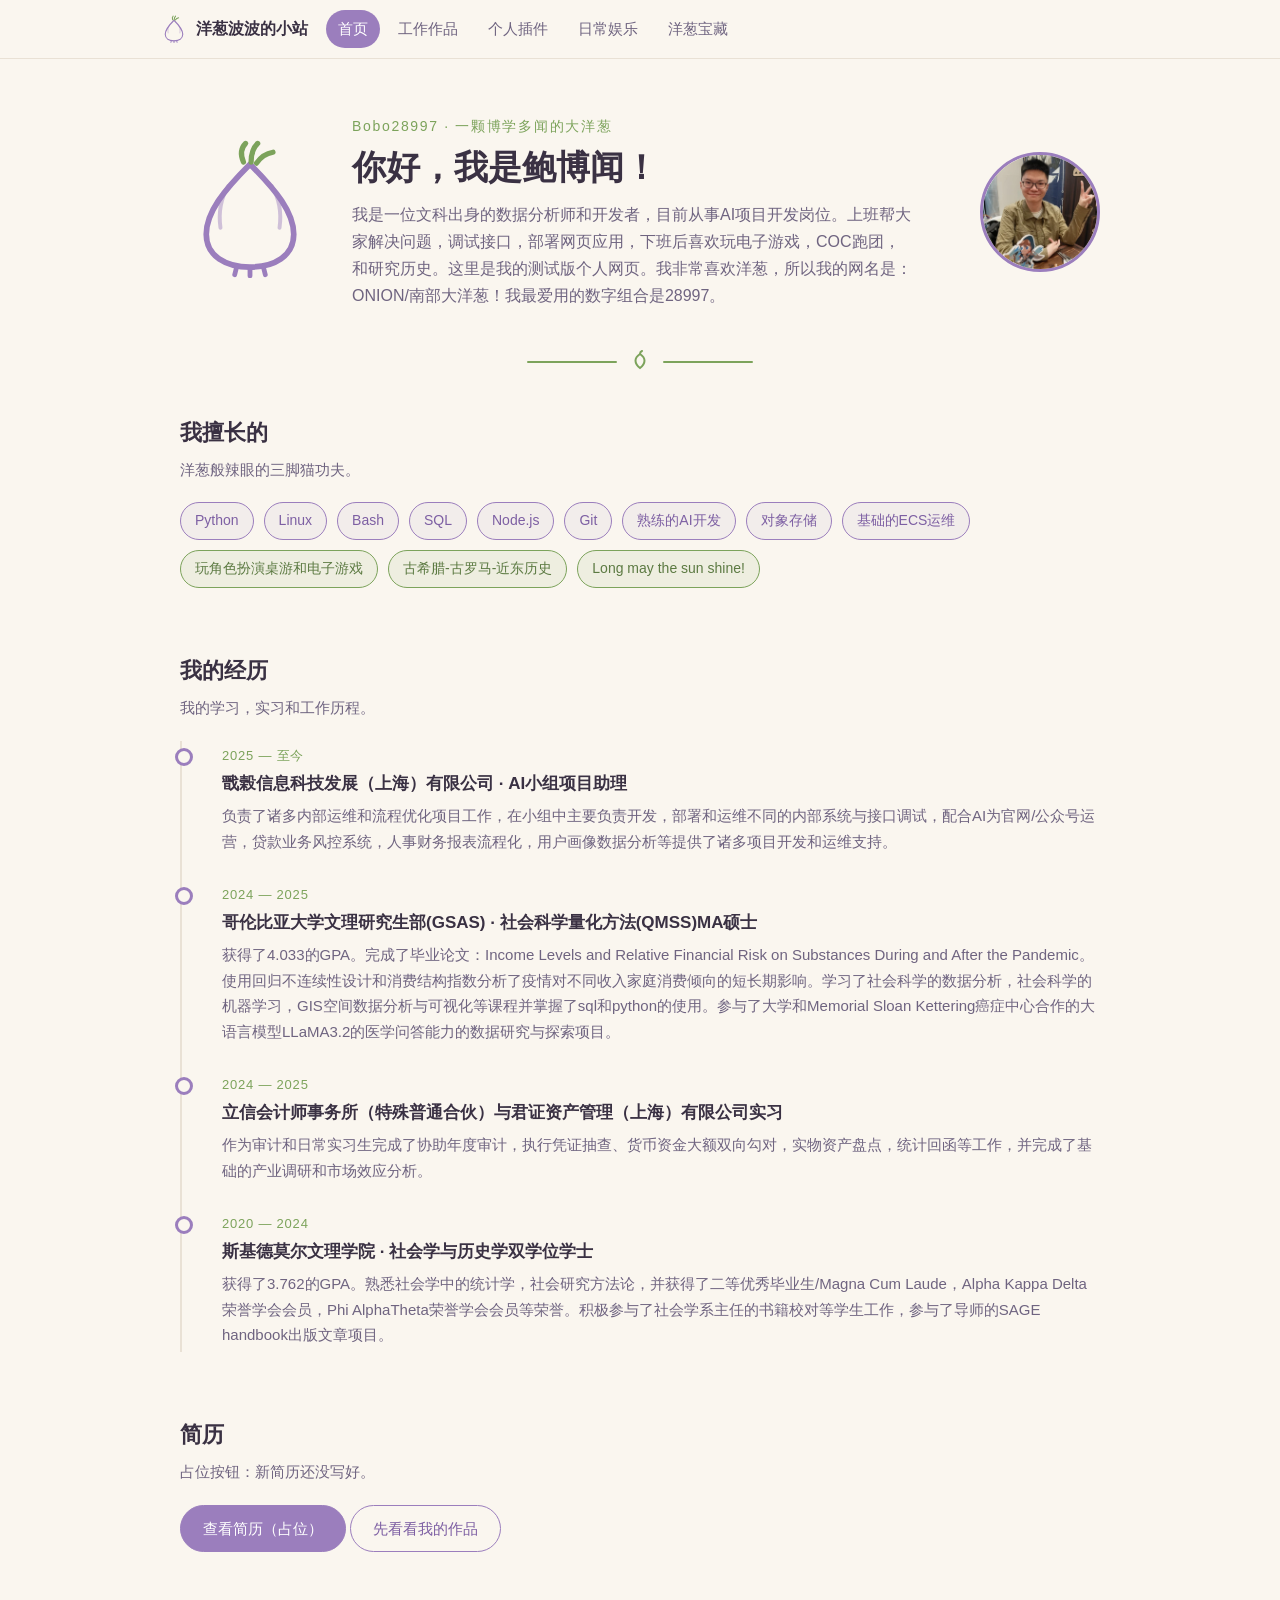
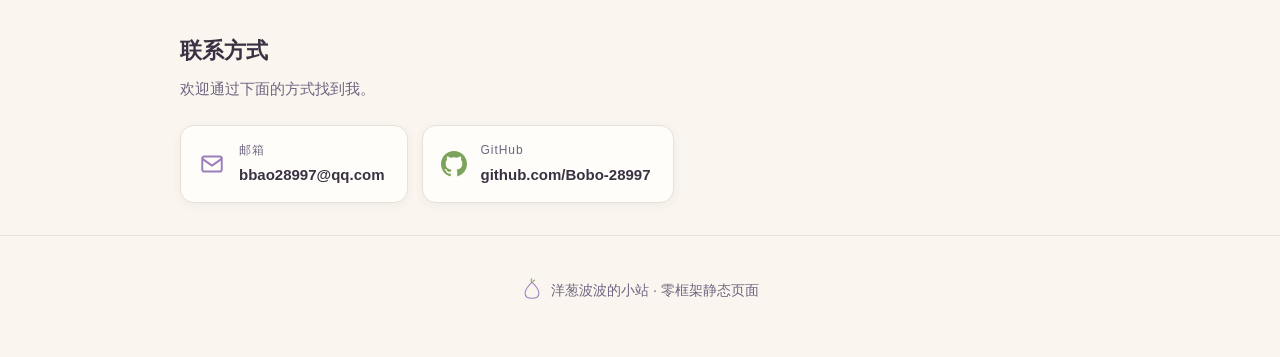
==== index.html @ 177e40fa "init: 洋葱小站初始提交 纯手写 HTML/CSS/JS 零依赖个人静态站：首页（简介/技能/经历/联系方式）、 工作作品、个人插件、日常娱乐、洋葱宝藏四个博客流板块，按日期倒序渲染， 支持前端搜" ====
<!DOCTYPE html>
<html lang="zh-CN">
<head>
  <meta charset="UTF-8">
  <meta name="viewport" content="width=device-width, initial-scale=1.0">
  <title>洋葱波波的小站 · 首页</title>
  <meta name="description" content="洋葱的个人主页：数据分析师，三脚猫开发者和历史爱好者，喜欢一层一层剥开问题。">
  <link rel="icon" type="image/svg+xml" href="assets/favicon.svg">
  <link rel="stylesheet" href="assets/css/style.css">
</head>
<body data-page="home">

  <header class="site-header">
    <nav class="site-nav container" aria-label="站内导航">
      <a class="brand" href="./" aria-label="回到首页">
        <svg xmlns="http://www.w3.org/2000/svg" viewBox="0 0 64 64" fill="none" stroke="currentColor" stroke-linecap="round" stroke-linejoin="round" aria-hidden="true">
          <path d="M32 12 C20 24 12 34 12 44 C12 54 21 59 32 59 C43 59 52 54 52 44 C52 34 44 24 32 12 Z" stroke-width="2.6"/>
          <path d="M29 11 C27.5 7.5 28 4.5 30 2.5" stroke="#7CA35B" stroke-width="2.4"/>
          <path d="M32.5 11 C32.5 7 33.5 4.5 35.5 2.5" stroke="#7CA35B" stroke-width="2.4"/>
          <path d="M35 11.5 C37 8.5 39.5 7 42.5 6.5" stroke="#7CA35B" stroke-width="2.4"/>
          <path d="M26 58.5 L25 62.5 M32 59 L32 63 M38 58.5 L39 62.5" stroke-width="2.2"/>
          <path d="M22 22 C18.5 28 17.5 34 18.5 41" stroke-width="1.8" opacity="0.45"/>
          <path d="M42 22 C45.5 28 46.5 34 45.5 41" stroke-width="1.8" opacity="0.45"/>
        </svg>
        洋葱波波的小站
      </a>
      <a class="site-nav__link" data-nav="home" href="./">首页</a>
      <a class="site-nav__link" data-nav="works" href="works/">工作作品</a>
      <a class="site-nav__link" data-nav="plugins" href="plugins/">个人插件</a>
      <a class="site-nav__link" data-nav="daily" href="daily/">日常娱乐</a>
      <a class="site-nav__link" data-nav="treasures" href="treasures/">洋葱宝藏</a>
    </nav>
  </header>

  <main class="container">

    <!-- Hero：手绘洋葱 + 头像占位 + 简介 -->
    <section class="hero">
      <div class="hero__art" aria-hidden="true">
        <svg xmlns="http://www.w3.org/2000/svg" viewBox="0 0 64 64" fill="none" stroke="currentColor" stroke-linecap="round" stroke-linejoin="round">
          <path d="M32 12 C20 24 12 34 12 44 C12 54 21 59 32 59 C43 59 52 54 52 44 C52 34 44 24 32 12 Z" stroke-width="2.6"/>
          <path d="M29 11 C27.5 7.5 28 4.5 30 2.5" stroke="#7CA35B" stroke-width="2.4"/>
          <path d="M32.5 11 C32.5 7 33.5 4.5 35.5 2.5" stroke="#7CA35B" stroke-width="2.4"/>
          <path d="M35 11.5 C37 8.5 39.5 7 42.5 6.5" stroke="#7CA35B" stroke-width="2.4"/>
          <path d="M26 58.5 L25 62.5 M32 59 L32 63 M38 58.5 L39 62.5" stroke-width="2.2"/>
          <path d="M22 22 C18.5 28 17.5 34 18.5 41" stroke-width="1.8" opacity="0.45"/>
          <path d="M42 22 C45.5 28 46.5 34 45.5 41" stroke-width="1.8" opacity="0.45"/>
        </svg>
      </div>
      <div class="hero__text">
        <p class="hero__eyebrow">Bobo28997 · 一颗博学多闻的大洋葱</p>
        <h1 class="hero__title">你好，我是鲍博闻！</h1>
        <p class="hero__desc">
          我是一位文科出身的数据分析师和开发者，目前从事AI项目开发岗位。上班帮大家解决问题，调试接口，部署网页应用，下班后喜欢玩电子游戏，COC跑团，和研究历史。这里是我的测试版个人网页。我非常喜欢洋葱，所以我的网名是：ONION/南部大洋葱！我最爱用的数字组合是28997。
        </p>
      </div>
      <div class="avatar">
        <img src="assets/images/avatar/avatar-480.webp" alt="鲍博的个人照片">
      </div>
    </section>

    <svg class="divider" viewBox="0 0 240 24" fill="none" stroke="currentColor" stroke-linecap="round" aria-hidden="true">
      <path d="M8 12 L96 12" stroke-width="2"/>
      <path d="M120 4 C114 8 114 13 120 18 C126 13 126 8 120 4 Z" stroke-width="2"/>
      <path d="M120 4 C120 2.5 120.8 1.5 122 1" stroke-width="2"/>
      <path d="M144 12 L232 12" stroke-width="2"/>
    </svg>

    <!-- 关于 / 技能 -->
    <section class="section" aria-labelledby="skills-title">
      <h2 class="section__title" id="skills-title">我擅长的</h2>
      <p class="section__lead">洋葱般辣眼的三脚猫功夫。</p>
      <ul class="pills">
        <li class="pill">Python</li>
        <li class="pill">Linux</li>
        <li class="pill">Bash</li>
        <li class="pill">SQL</li>
        <li class="pill">Node.js</li>
        <li class="pill">Git</li>
        <li class="pill">熟练的AI开发</li>
        <li class="pill">对象存储</li>
        <li class="pill">基础的ECS运维</li>
        <li class="pill pill--green">玩角色扮演桌游和电子游戏</li>
        <li class="pill pill--green">古希腊-古罗马-近东历史</li>
        <li class="pill pill--green">Long may the sun shine!</li>
      </ul>
    </section>

    <!-- 经历时间线 -->
    <section class="section" aria-labelledby="timeline-title">
      <h2 class="section__title" id="timeline-title">我的经历</h2>
      <p class="section__lead">我的学习，实习和工作历程。</p>
      <ol class="timeline">
        <li class="timeline__item">
          <span class="timeline__when">2025 — 至今</span>
          <h3 class="timeline__what">戬榖信息科技发展（上海）有限公司 · AI小组项目助理</h3>
          <p class="timeline__detail">负责了诸多内部运维和流程优化项目工作，在小组中主要负责开发，部署和运维不同的内部系统与接口调试，配合AI为官网/公众号运营，贷款业务风控系统，人事财务报表流程化，用户画像数据分析等提供了诸多项目开发和运维支持。</p>
        </li>
        <li class="timeline__item">
          <span class="timeline__when">2024 — 2025</span>
          <h3 class="timeline__what">哥伦比亚大学文理研究生部(GSAS) · 社会科学量化方法(QMSS)MA硕士</h3>
          <p class="timeline__detail">获得了4.033的GPA。完成了毕业论文：Income Levels and Relative Financial Risk on Substances During and After the Pandemic。使用回归不连续性设计和消费结构指数分析了疫情对不同收入家庭消费倾向的短长期影响。学习了社会科学的数据分析，社会科学的机器学习，GIS空间数据分析与可视化等课程并掌握了sql和python的使用。参与了大学和Memorial Sloan Kettering癌症中心合作的大语言模型LLaMA3.2的医学问答能力的数据研究与探索项目。</p>
        </li>
        <li class="timeline__item">
          <span class="timeline__when">2024 — 2025</span>
          <h3 class="timeline__what">立信会计师事务所（特殊普通合伙）与君证资产管理（上海）有限公司实习</h3>
          <p class="timeline__detail">作为审计和日常实习生完成了协助年度审计，执行凭证抽查、货币资金大额双向勾对，实物资产盘点，统计回函等工作，并完成了基础的产业调研和市场效应分析。</p>
        </li>
        <li class="timeline__item">
          <span class="timeline__when">2020 — 2024</span>
          <h3 class="timeline__what">斯基德莫尔文理学院 · 社会学与历史学双学位学士</h3>
          <p class="timeline__detail">获得了3.762的GPA。熟悉社会学中的统计学，社会研究方法论，并获得了二等优秀毕业生/Magna Cum Laude，Alpha Kappa Delta荣誉学会会员，Phi AlphaTheta荣誉学会会员等荣誉。积极参与了社会学系主任的书籍校对等学生工作，参与了导师的SAGE handbook出版文章项目。</p>
        </li>
      </ol>
    </section>

    <!-- 简历按钮占位 -->
    <section class="section" aria-labelledby="resume-title">
      <h2 class="section__title" id="resume-title">简历</h2>
      <p class="section__lead">占位按钮：新简历还没写好。</p>
      <p>
        <a class="btn" href="#" aria-disabled="true" title="简历占位按钮，待替换为真实文件链接">查看简历（占位）</a>
        <a class="btn btn--ghost" href="works/">先看看我的作品</a>
      </p>
    </section>

    <!-- 联系方式：邮箱 + GitHub（占位内容，替换 href 与文字即可） -->
    <section class="section" aria-labelledby="contact-title">
      <h2 class="section__title" id="contact-title">联系方式</h2>
      <p class="section__lead">欢迎通过下面的方式找到我。</p>
      <ul class="contact-list">
        <li>
          <a class="contact-card" href="mailto:hello@example.com">
            <svg class="contact-card__icon" viewBox="0 0 24 24" fill="none" stroke="currentColor" stroke-linecap="round" stroke-linejoin="round" aria-hidden="true">
              <rect x="3" y="5" width="18" height="14" rx="2" stroke-width="1.8"/>
              <path d="M3.5 7.5 L12 13.5 L20.5 7.5" stroke-width="1.8"/>
            </svg>
            <span class="contact-card__text">
              <span class="contact-card__label">邮箱</span>
              <span class="contact-card__value">bbao28997@qq.com</span>
            </span>
          </a>
        </li>
        <li>
          <a class="contact-card contact-card--accent" href="https://github.com/Bobo-28997" target="_blank" rel="noopener">
            <svg class="contact-card__icon" viewBox="0 0 24 24" fill="currentColor" aria-hidden="true">
              <path d="M12 0C5.37 0 0 5.37 0 12c0 5.3 3.44 9.8 8.2 11.4.6.1.82-.26.82-.58v-2.03c-3.34.73-4.04-1.6-4.04-1.6-.55-1.4-1.34-1.76-1.34-1.76-1.1-.75.08-.74.08-.74 1.2.1 1.84 1.24 1.84 1.24 1.07 1.83 2.8 1.3 3.5 1 .1-.8.42-1.3.76-1.6-2.66-.3-5.46-1.34-5.46-5.94 0-1.3.47-2.38 1.24-3.22-.12-.3-.54-1.52.12-3.18 0 0 1-.32 3.3 1.23a11.5 11.5 0 0 1 6 0c2.28-1.55 3.29-1.23 3.29-1.23.66 1.66.24 2.88.12 3.18.77.84 1.23 1.9 1.23 3.22 0 4.6-2.8 5.63-5.48 5.93.43.37.81 1.1.81 2.22v3.29c0 .32.22.7.82.58A12 12 0 0 0 24 12c0-6.63-5.37-12-12-12z"/>
            </svg>
            <span class="contact-card__text">
              <span class="contact-card__label">GitHub</span>
              <span class="contact-card__value">github.com/Bobo-28997</span>
            </span>
          </a>
        </li>
      </ul>
    </section>

  </main>

  <footer class="site-footer">
    <div class="container">
      <p>
        <svg xmlns="http://www.w3.org/2000/svg" viewBox="0 0 64 64" fill="none" stroke="currentColor" stroke-linecap="round" stroke-linejoin="round" aria-hidden="true">
          <path d="M32 12 C20 24 12 34 12 44 C12 54 21 59 32 59 C43 59 52 54 52 44 C52 34 44 24 32 12 Z" stroke-width="3"/>
          <path d="M30 10 C29 6.5 29.5 4 31.5 2" stroke="#7CA35B" stroke-width="3"/>
          <path d="M34 11 C35.5 8 37.5 6.5 40 6" stroke="#7CA35B" stroke-width="3"/>
        </svg>
        洋葱波波的小站 · 零框架静态页面
      </p>
    </div>
  </footer>

  <script src="assets/js/onions.js" defer></script>
  <script src="assets/js/main.js" defer></script>
</body>
</html>
---- assets/css/style.css ----
/* ============================================================
   洋葱主题个人展示站 · 全站样式
   设计 token 见 :root，全部组件样式与响应式均在下方
   ============================================================ */

:root {
  /* 色板 */
  --color-bg: #FAF6EF;          /* 米白底 */
  --color-primary: #9B7EBD;     /* 洋葱皮紫 */
  --color-primary-deep: #7d5fa3;
  --color-accent: #7CA35B;      /* 葱苗绿 */
  --color-text: #3A3143;        /* 墨紫灰正文 */
  --color-text-soft: #6f6480;
  --color-line: #E9E1D5;        /* 细线 */
  --color-card: #fffdf9;

  /* 形状与投影 */
  --radius-card: 14px;
  --radius-pill: 999px;
  --shadow-soft: 0 2px 10px rgba(58, 49, 67, 0.06);
  --shadow-lift: 0 6px 18px rgba(58, 49, 67, 0.10);

  /* 版式 */
  --font-stack: -apple-system, BlinkMacSystemFont, "Segoe UI",
    "PingFang SC", "Hiragino Sans GB", "Microsoft YaHei", "Noto Sans CJK SC",
    sans-serif;
  --content-width: 960px;
}

* { box-sizing: border-box; }

html { scroll-behavior: smooth; }

body {
  margin: 0;
  background: var(--color-bg);
  color: var(--color-text);
  font-family: var(--font-stack);
  font-size: 16px;
  line-height: 1.7;
  -webkit-font-smoothing: antialiased;
}

img { max-width: 100%; display: block; }

a { color: var(--color-primary-deep); }

.container {
  max-width: var(--content-width);
  margin: 0 auto;
  padding: 0 20px;
}

/* ============================================================
   导航（sticky + 当前项高亮）
   ============================================================ */

.site-header {
  position: sticky;
  top: 0;
  z-index: 20;
  background: rgba(250, 246, 239, 0.92);
  backdrop-filter: blur(6px);
  border-bottom: 1px solid var(--color-line);
}

.site-nav {
  display: flex;
  align-items: center;
  gap: 6px;
  flex-wrap: wrap;
  padding: 10px 0;
}

.brand {
  display: inline-flex;
  align-items: center;
  gap: 8px;
  text-decoration: none;
  color: var(--color-text);
  font-weight: 700;
  margin-right: 12px;
}

.brand svg { width: 28px; height: 28px; color: var(--color-primary); }

.site-nav__link {
  text-decoration: none;
  color: var(--color-text-soft);
  padding: 6px 12px;
  border-radius: var(--radius-pill);
  font-size: 15px;
  transition: background 0.15s ease, color 0.15s ease;
}

.site-nav__link:hover {
  color: var(--color-primary-deep);
  background: rgba(155, 126, 189, 0.12);
}

.site-nav__link.is-active {
  color: #fff;
  background: var(--color-primary);
}

/* ============================================================
   Hero（首页）
   ============================================================ */

.hero {
  display: flex;
  align-items: center;
  gap: 32px;
  padding: 56px 0 32px;
  flex-wrap: wrap;
}

.hero__art svg {
  width: 140px;
  height: 140px;
  color: var(--color-primary);
}

.hero__text { flex: 1 1 320px; }

.hero__eyebrow {
  color: var(--color-accent);
  font-size: 14px;
  letter-spacing: 0.12em;
  margin: 0 0 8px;
}

.hero__title {
  margin: 0 0 12px;
  font-size: 34px;
  line-height: 1.25;
}

.hero__desc {
  margin: 0;
  color: var(--color-text-soft);
  max-width: 560px;
}

/* 头像占位 */
.avatar {
  width: 120px;
  height: 120px;
  border-radius: 50%;
  border: 3px dashed var(--color-primary);
  background: #fff;
  display: flex;
  align-items: center;
  justify-content: center;
  color: var(--color-primary);
  overflow: hidden;
  flex-shrink: 0;
}

.avatar img { width: 100%; height: 100%; object-fit: cover; }

/* 照片加载成功：虚线占位框换成实线圆框 */
.avatar--photo { border-style: solid; }

/* 照片缺失时的洋葱线稿回落占位 */
.avatar svg { width: 84px; height: 84px; opacity: 0.55; }

/* ============================================================
   区块与分隔线
   ============================================================ */

.section { padding: 32px 0; }

.section__title {
  font-size: 22px;
  margin: 0 0 6px;
}

.section__lead {
  color: var(--color-text-soft);
  margin: 0 0 20px;
  font-size: 15px;
}

.divider {
  display: block;
  margin: 8px auto;
  width: 240px;
  height: 24px;
  color: var(--color-accent);
}

/* ============================================================
   技能 pills
   ============================================================ */

.pills {
  display: flex;
  flex-wrap: wrap;
  gap: 10px;
  padding: 0;
  margin: 0;
  list-style: none;
}

.pill {
  display: inline-flex;
  align-items: center;
  gap: 6px;
  padding: 6px 14px;
  border-radius: var(--radius-pill);
  border: 1px solid var(--color-primary);
  color: var(--color-primary-deep);
  background: rgba(155, 126, 189, 0.08);
  font-size: 14px;
}

.pill--green {
  border-color: var(--color-accent);
  color: #5c7a42;
  background: rgba(124, 163, 91, 0.10);
}

/* 可点击的 tag pill（列表页过滤） */
.pill--button {
  cursor: pointer;
  font-family: inherit;
  transition: background 0.15s ease, transform 0.15s ease;
}

.pill--button:hover {
  background: rgba(155, 126, 189, 0.22);
  transform: translateY(-1px);
}

/* ============================================================
   时间线（首页经历）
   ============================================================ */

.timeline {
  list-style: none;
  margin: 0;
  padding: 0 0 0 22px;
  border-left: 2px solid var(--color-line);
}

.timeline__item {
  position: relative;
  padding: 0 0 26px 18px;
}

.timeline__item:last-child { padding-bottom: 4px; }

.timeline__item::before {
  content: "";
  position: absolute;
  left: -29px;
  top: 7px;
  width: 12px;
  height: 12px;
  border-radius: 50%;
  background: var(--color-bg);
  border: 3px solid var(--color-primary);
}

.timeline__when {
  color: var(--color-accent);
  font-size: 13px;
  letter-spacing: 0.06em;
}

.timeline__what {
  margin: 2px 0 4px;
  font-size: 17px;
  font-weight: 700;
}

.timeline__detail {
  margin: 0;
  color: var(--color-text-soft);
  font-size: 15px;
}

/* ============================================================
   按钮
   ============================================================ */

.btn {
  display: inline-flex;
  align-items: center;
  gap: 8px;
  padding: 10px 22px;
  border-radius: var(--radius-pill);
  border: 1px solid var(--color-primary);
  background: var(--color-primary);
  color: #fff;
  font-size: 15px;
  font-family: inherit;
  text-decoration: none;
  cursor: pointer;
  transition: background 0.15s ease, box-shadow 0.15s ease;
}

.btn:hover { background: var(--color-primary-deep); box-shadow: var(--shadow-lift); }

.btn--ghost {
  background: transparent;
  color: var(--color-primary-deep);
}

.btn--ghost:hover { background: rgba(155, 126, 189, 0.12); box-shadow: none; }

/* ============================================================
   联系方式（首页）：邮箱 / GitHub 卡片
   ============================================================ */

.contact-list {
  display: flex;
  flex-wrap: wrap;
  gap: 14px;
  padding: 0;
  margin: 24px 0 0;
  list-style: none;
}

.contact-card {
  display: inline-flex;
  align-items: center;
  gap: 14px;
  padding: 14px 22px 14px 18px;
  border-radius: var(--radius-card);
  border: 1px solid var(--color-line);
  background: var(--color-card);
  box-shadow: var(--shadow-soft);
  color: var(--color-text);
  text-decoration: none;
  transition: transform 0.15s ease, box-shadow 0.15s ease, border-color 0.15s ease;
}

.contact-card:hover {
  transform: translateY(-3px);
  box-shadow: var(--shadow-lift);
  border-color: var(--color-primary);
}

.contact-card__icon {
  width: 26px;
  height: 26px;
  flex: none;
  color: var(--color-primary);
}

.contact-card__text {
  display: flex;
  flex-direction: column;
  gap: 2px;
}

.contact-card__label {
  font-size: 12px;
  letter-spacing: 0.08em;
  color: var(--color-text-soft);
}

.contact-card__value {
  font-size: 15px;
  font-weight: 600;
}

/* 绿色变体：呼应葱苗绿 accent token */
.contact-card--accent:hover { border-color: var(--color-accent); }
.contact-card--accent .contact-card__icon { color: var(--color-accent); }

/* ============================================================
   列表页：搜索框 + 计数
   ============================================================ */

.toolbar {
  display: flex;
  gap: 12px;
  align-items: center;
  flex-wrap: wrap;
  margin: 24px 0 8px;
}

.search-box {
  position: relative;
  flex: 1 1 260px;
}

.search-box svg {
  position: absolute;
  left: 14px;
  top: 50%;
  transform: translateY(-50%);
  width: 18px;
  height: 18px;
  color: var(--color-text-soft);
  pointer-events: none;
}

.search-box input {
  width: 100%;
  padding: 11px 14px 11px 40px;
  border-radius: var(--radius-pill);
  border: 1px solid var(--color-line);
  background: var(--color-card);
  color: var(--color-text);
  font-family: inherit;
  font-size: 15px;
  outline: none;
  transition: border-color 0.15s ease, box-shadow 0.15s ease;
}

.search-box input:focus {
  border-color: var(--color-primary);
  box-shadow: 0 0 0 3px rgba(155, 126, 189, 0.18);
}

.result-count {
  margin: 0;
  font-size: 14px;
  color: var(--color-text-soft);
}

/* ============================================================
   卡片流（works / daily）与网格（treasures）
   ============================================================ */

.card-list {
  display: grid;
  gap: 18px;
  margin: 20px 0 48px;
  padding: 0;
  list-style: none;
}

.card-list--grid { grid-template-columns: repeat(auto-fill, minmax(260px, 1fr)); }

.card {
  display: flex;
  flex-direction: column;
  background: var(--color-card);
  border: 1px solid var(--color-line);
  border-radius: var(--radius-card);
  box-shadow: var(--shadow-soft);
  overflow: hidden;
  transition: transform 0.15s ease, box-shadow 0.15s ease;
}

.card:hover { transform: translateY(-3px); box-shadow: var(--shadow-lift); }

.card__media {
  aspect-ratio: 16 / 9;
  background: rgba(155, 126, 189, 0.07);
  color: var(--color-primary);
  display: flex;
  align-items: center;
  justify-content: center;
}

.card__media img { width: 100%; height: 100%; object-fit: cover; }

.card__media svg { width: 72px; height: 72px; opacity: 0.5; }

.card__body {
  padding: 16px 18px 18px;
  display: flex;
  flex-direction: column;
  gap: 8px;
  flex: 1;
}

.card__meta {
  display: flex;
  align-items: center;
  gap: 10px;
  font-size: 13px;
  color: var(--color-text-soft);
}

.card__title {
  margin: 0;
  font-size: 18px;
  line-height: 1.4;
}

.card__title a {
  color: var(--color-text);
  text-decoration: none;
}

.card__title a:hover { color: var(--color-primary-deep); }

.card__summary {
  margin: 0;
  font-size: 14.5px;
  color: var(--color-text-soft);
  flex: 1;
}

.card__tags {
  display: flex;
  flex-wrap: wrap;
  gap: 8px;
  padding: 0;
  margin: 0;
  list-style: none;
}

.card__tags .pill { font-size: 12.5px; padding: 3px 10px; }

.card__link {
  font-size: 14px;
  text-decoration: none;
  font-weight: 600;
}

.card__link:hover { text-decoration: underline; }

/* 文章式卡片（works / daily）：标题置顶 → 左图右信息 → 正文全文 */
.card--article { gap: 14px; padding: 18px 20px 20px; }

.card__header {
  display: flex;
  align-items: baseline;
  gap: 12px;
  flex-wrap: wrap;
}

.card__header .card__title { font-size: 19px; }

.card__header .card__meta { margin-left: auto; flex-shrink: 0; }

.card__main {
  display: grid;
  grid-template-columns: 220px 1fr;
  gap: 16px;
  align-items: start;
}

.card--article .card__media {
  aspect-ratio: 4 / 3;
  border-radius: 10px;
  overflow: hidden;
}

.card--article .card__media svg { width: 48px; height: 48px; }

.card__side {
  display: flex;
  flex-direction: column;
  gap: 10px;
}

.card__text {
  margin: 0;
  font-size: 15px;
  line-height: 1.8;
}

/* ============================================================
   空状态（洋葱）
   ============================================================ */

.empty {
  text-align: center;
  padding: 48px 20px 64px;
  color: var(--color-text-soft);
}

.empty svg {
  width: 110px;
  height: 110px;
  color: var(--color-primary);
  margin: 0 auto 14px;
}

.empty__title {
  margin: 0 0 6px;
  font-size: 18px;
  color: var(--color-text);
}

.empty p { margin: 0; font-size: 14.5px; }

/* ============================================================
   数据缺失提示 & 页脚
   ============================================================ */

.notice {
  margin: 24px 0 48px;
  padding: 16px 20px;
  border: 1px dashed var(--color-primary);
  border-radius: var(--radius-card);
  color: var(--color-text-soft);
  background: rgba(155, 126, 189, 0.06);
}

.site-footer {
  border-top: 1px solid var(--color-line);
  padding: 28px 0 40px;
  text-align: center;
  color: var(--color-text-soft);
  font-size: 14px;
}

.site-footer svg {
  width: 22px;
  height: 22px;
  color: var(--color-primary);
  vertical-align: -5px;
  margin-right: 4px;
}

/* ============================================================
   响应式（单断点）
   ============================================================ */

@media (max-width: 640px) {
  .hero { padding: 32px 0 20px; gap: 20px; text-align: center; }
  .hero { flex-direction: column; }
  .hero__art svg { width: 104px; height: 104px; }
  .hero__desc { margin: 0 auto; }
  .hero__text { display: flex; flex-direction: column; align-items: center; }

  .hero__title { font-size: 27px; }

  .site-nav { padding: 8px 0; }
  .site-nav__link { padding: 5px 9px; font-size: 14px; }

  .section { padding: 24px 0; }

  .card-list--grid { grid-template-columns: 1fr; }

  /* 文章式卡片：窄屏时图在上、信息在下 */
  .card__main { grid-template-columns: 1fr; gap: 12px; }
  .card--article .card__media { aspect-ratio: 16 / 9; }
  .card__header .card__meta { margin-left: 0; }

  .toolbar { flex-direction: column; align-items: stretch; }
  /* column 方向下重置 flex 尺寸，避免 search-box 被拉高 260px */
  .search-box { flex: none; width: 100%; }
  .result-count { text-align: center; }
}
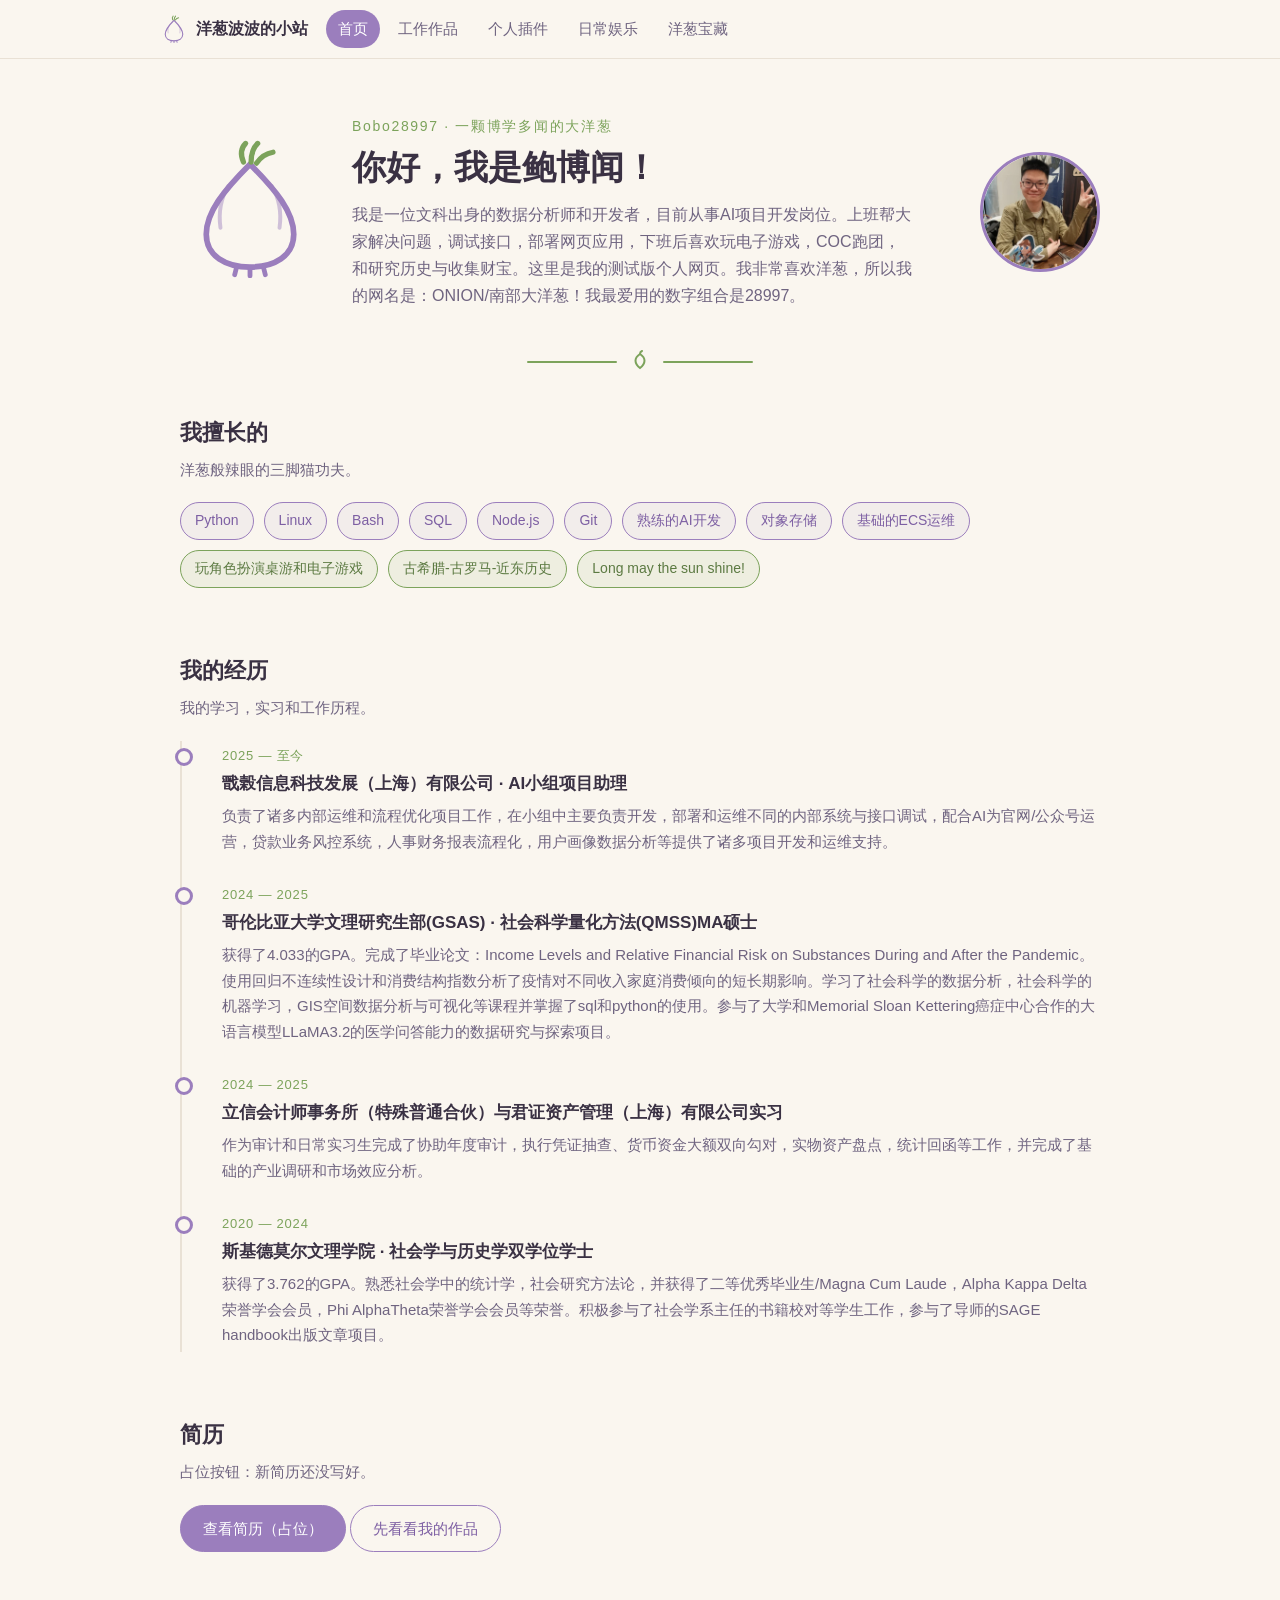
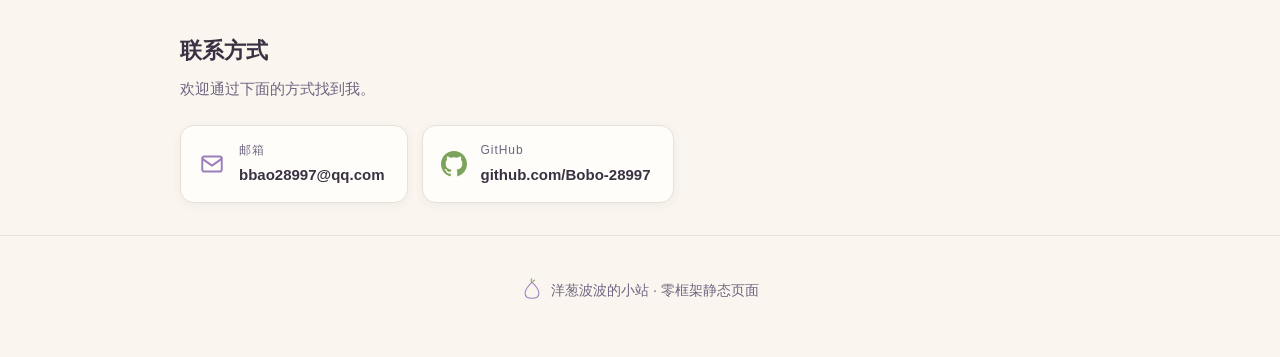
==== commit 86d4e1fd: "hamburger mega menu on pe" ====
--- a/index.html
+++ b/index.html
@@ -24,11 +24,19 @@
         </svg>
         洋葱波波的小站
       </a>
-      <a class="site-nav__link" data-nav="home" href="./">首页</a>
-      <a class="site-nav__link" data-nav="works" href="works/">工作作品</a>
-      <a class="site-nav__link" data-nav="plugins" href="plugins/">个人插件</a>
-      <a class="site-nav__link" data-nav="daily" href="daily/">日常娱乐</a>
-      <a class="site-nav__link" data-nav="treasures" href="treasures/">洋葱宝藏</a>
+      <button class="nav-toggle" type="button" aria-expanded="false" aria-controls="site-menu" aria-label="菜单">
+        <svg viewBox="0 0 24 24" fill="none" stroke="currentColor" stroke-linecap="round" aria-hidden="true">
+          <path class="icon-open" d="M4 7h16M4 12h16M4 17h16" stroke-width="2"/>
+          <path class="icon-close" d="M6 6l12 12M18 6L6 18" stroke-width="2"/>
+        </svg>
+      </button>
+      <div class="site-nav__links" id="site-menu">
+        <a class="site-nav__link" data-nav="home" href="./">首页</a>
+        <a class="site-nav__link" data-nav="works" href="works/">工作作品</a>
+        <a class="site-nav__link" data-nav="plugins" href="plugins/">个人插件</a>
+        <a class="site-nav__link" data-nav="daily" href="daily/">日常娱乐</a>
+        <a class="site-nav__link" data-nav="treasures" href="treasures/">洋葱宝藏</a>
+      </div>
     </nav>
   </header>
 
@@ -51,7 +59,7 @@
         <p class="hero__eyebrow">Bobo28997 · 一颗博学多闻的大洋葱</p>
         <h1 class="hero__title">你好，我是鲍博闻！</h1>
         <p class="hero__desc">
-          我是一位文科出身的数据分析师和开发者，目前从事AI项目开发岗位。上班帮大家解决问题，调试接口，部署网页应用，下班后喜欢玩电子游戏，COC跑团，和研究历史。这里是我的测试版个人网页。我非常喜欢洋葱，所以我的网名是：ONION/南部大洋葱！我最爱用的数字组合是28997。
+          我是一位文科出身的数据分析师和开发者，目前从事AI项目开发岗位。上班帮大家解决问题，调试接口，部署网页应用，下班后喜欢玩电子游戏，COC跑团，和研究历史与收集财宝。这里是我的测试版个人网页。我非常喜欢洋葱，所以我的网名是：ONION/南部大洋葱！我最爱用的数字组合是28997。
         </p>
       </div>
       <div class="avatar">
--- a/assets/css/style.css
+++ b/assets/css/style.css
@@ -102,6 +102,13 @@
   color: #fff;
   background: var(--color-primary);
 }
+
+/* 链接包装层：桌面端布局上完全透明（参与 .site-nav 的 flex 布局），
+   移动端（见响应式区块）变为汉堡菜单下拉面板 */
+.site-nav__links { display: contents; }
+
+/* 汉堡按钮：仅移动端显示（见响应式区块） */
+.nav-toggle { display: none; }
 
 /* ============================================================
    Hero（首页）
@@ -626,8 +633,51 @@
 
   .hero__title { font-size: 27px; }
 
+  /* 导航：单行（品牌 + 汉堡按钮），链接收进下拉面板，杜绝自由断行 */
   .site-nav { padding: 8px 0; }
-  .site-nav__link { padding: 5px 9px; font-size: 14px; }
+  .nav-toggle {
+    display: inline-flex;
+    align-items: center;
+    justify-content: center;
+    width: 40px;
+    height: 40px;
+    margin-left: auto;               /* 推到行尾 */
+    border: 1px solid var(--color-line);
+    border-radius: var(--radius-pill);
+    background: var(--color-card);
+    color: var(--color-text);
+    cursor: pointer;
+    transition: border-color 0.15s ease, color 0.15s ease;
+  }
+  .nav-toggle:hover { border-color: var(--color-primary); color: var(--color-primary-deep); }
+  .nav-toggle svg { width: 20px; height: 20px; }
+  .nav-toggle .icon-close { display: none; }
+  .menu-open .nav-toggle .icon-open { display: none; }
+  .menu-open .nav-toggle .icon-close { display: block; }
+
+  /* 下拉面板：浮在 sticky 头部下方，不推挤正文 */
+  .site-nav__links {
+    display: none;
+    position: absolute;
+    left: 12px;
+    right: 12px;
+    top: calc(100% + 8px);
+    z-index: 30;
+    flex-direction: column;
+    gap: 2px;
+    padding: 8px;
+    background: var(--color-card);
+    border: 1px solid var(--color-line);
+    border-radius: var(--radius-card);
+    box-shadow: var(--shadow-lift);
+  }
+  .menu-open .site-nav__links { display: flex; }
+  .site-nav__link {
+    display: block;
+    padding: 11px 14px;
+    font-size: 15px;
+    border-radius: 10px;
+  }
 
   .section { padding: 24px 0; }
 
